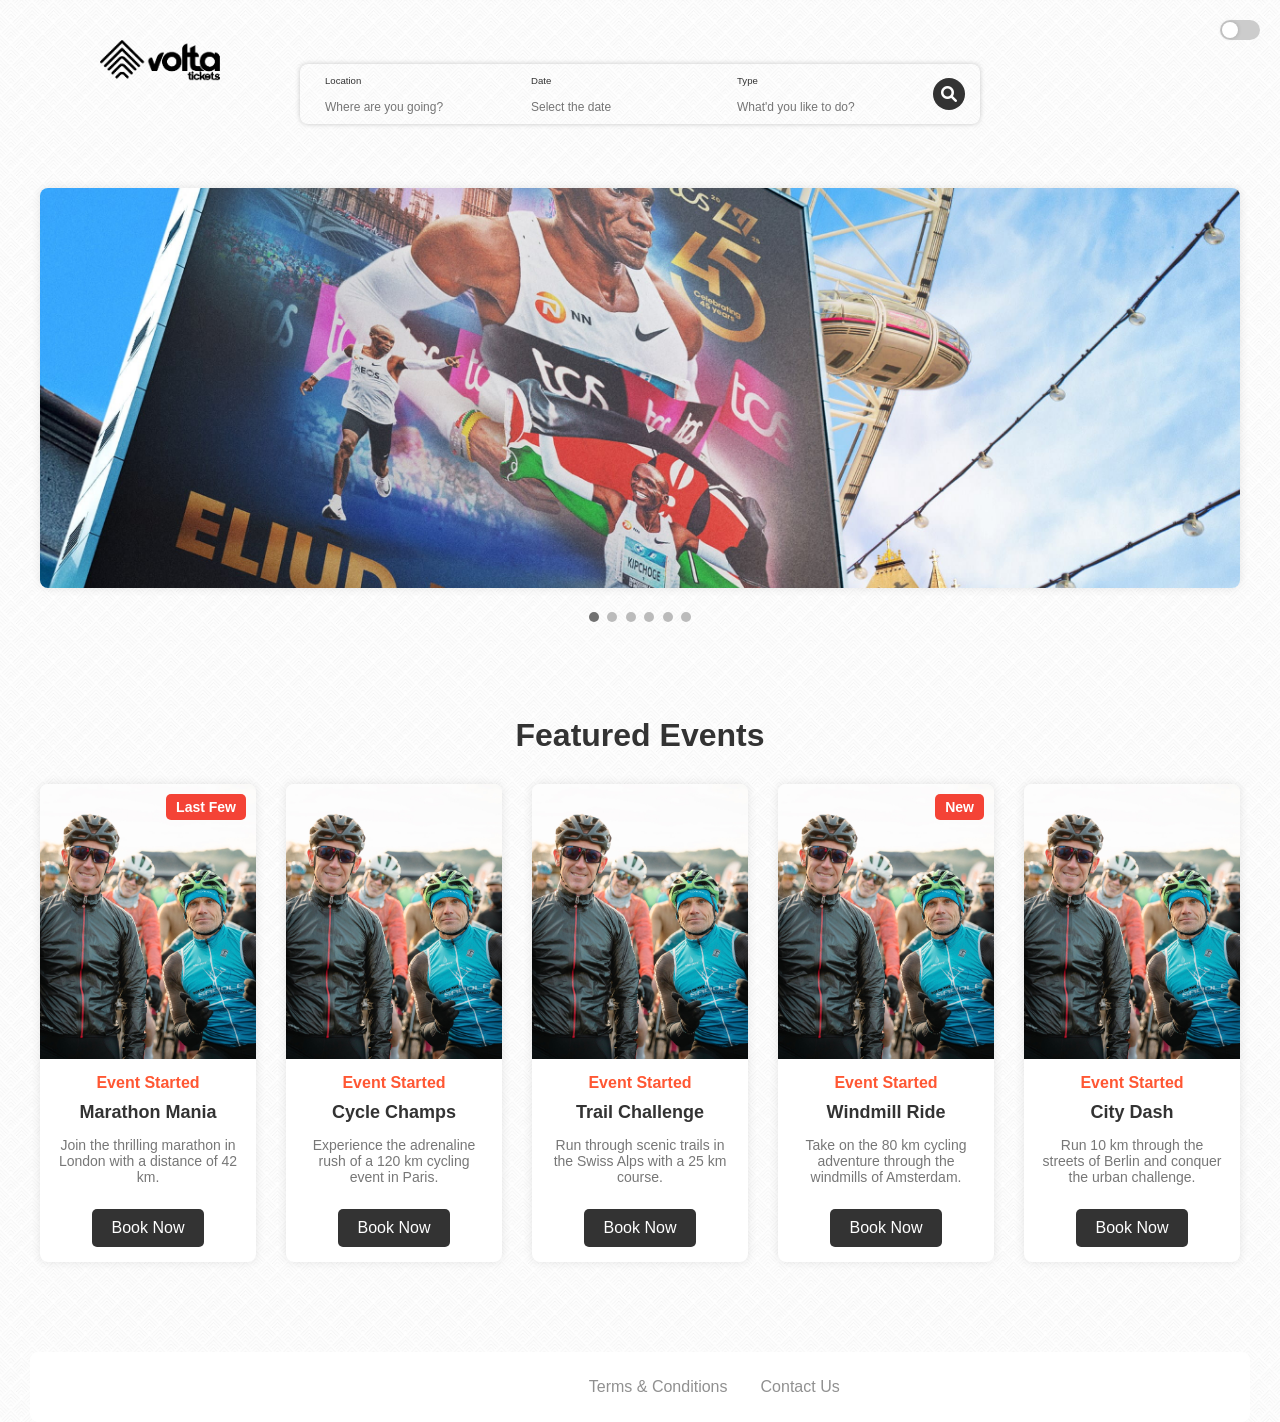
==== index.html @ 9a634392 "Add files via upload" ====
<!DOCTYPE html>
<html lang="en">
<head>
    <meta charset="UTF-8">
    <meta name="viewport" content="width=device-width, initial-scale=1.0">
    <title>Index</title>
    <link href="https://cdnjs.cloudflare.com/ajax/libs/font-awesome/6.0.0-beta3/css/all.min.css" rel="stylesheet">
    <link rel="stylesheet" href="css/styles.css">
    <link rel="stylesheet" href="css/fonts.css">
    
</head>
<body>
    <div class="logo-container">
        <img id="logo" src="./images/logo/light/light.png" alt="Logo">
    </div>
    
    <div class="toggle-switch-darklightmode" id="darkModeToggle">
        <input type="checkbox" id="darkModeCheckbox">
        <label for="darkModeCheckbox"></label>
    </div>
    

    <div class="search-bar">
        <div class="location">
            <p>Location</p>
            <input type="text" placeholder="Where are you going?" id="location-input" autocomplete="off">
            <div class="suggestions" id="suggestions"></div>
        </div>
        <div class="check-in">
            <p>Date</p>
            <input type="text" placeholder="Select the date" id="date-input" onclick="showCalendar()">
        </div>
        <div class="type">
            <p>Type</p>
            <input type="text" placeholder="What'd you like to do?" id="type-input">
        </div>
        <span><i class="fas fa-search"></i></span>
    </div>



    <div class="slideshow-container">
        <div class="slides">
            <img src="images/slide1.jpg" alt="Slide 1">
        </div>
        <div class="slides">
            <img src="images/slide2.jpg" alt="Slide 2">
        </div>
        <div class="slides">
            <img src="images/slide3.jpg" alt="Slide 3">
        </div>
        <div class="slides">
            <img src="images/slide4.jpg" alt="Slide 4">
        </div>
        <div class="slides">
            <img src="images/slide5.jpg" alt="Slide 5">
        </div>
        <div class="slides">
            <img src="images/slide6.jpg" alt="Slide 6">
        </div>
    </div>

    <div class="dots">
        <span onclick="currentSlide(1)"></span>
        <span onclick="currentSlide(2)"></span>
        <span onclick="currentSlide(3)"></span>
        <span onclick="currentSlide(4)"></span>
        <span onclick="currentSlide(5)"></span>
        <span onclick="currentSlide(6)"></span>
    </div>



    <div class="featured-events-container">
        <h1>Featured Events</h1>
        
        <div class="event-row">
            <div class="event-item">
                <img src="images/featuredevent002.jpg" alt="Event 1">
                <div class="badge">Last Few</div>
                <div class="event-info">
                    <div class="countdown" id="countdown1"></div>
                    <h3>Marathon Mania</h3>
                    <p>Join the thrilling marathon in London with a distance of 42 km.</p>
                    <a href="#" class="btn">Book Now</a>
                </div>
            </div>
            <div class="event-item">
                <img src="images/featuredevent002.jpg" alt="Event 2">
                <div class="event-info">
                    <div class="countdown" id="countdown2"></div>
                    <h3>Cycle Champs</h3>
                    <p>Experience the adrenaline rush of a 120 km cycling event in Paris.</p>
                    <a href="#" class="btn">Book Now</a>
                </div>
            </div>
            <div class="event-item">
                <img src="images/featuredevent002.jpg" alt="Event 3">
                <div class="event-info">
                    <div class="countdown" id="countdown3"></div>
                    <h3>Trail Challenge</h3>
                    <p>Run through scenic trails in the Swiss Alps with a 25 km course.</p>
                    <a href="#" class="btn">Book Now</a>
                </div>
            </div>
            <div class="event-item">
                <img src="images/featuredevent002.jpg" alt="Event 4">
                <div class="badge">New</div>
                <div class="event-info">
                    <div class="countdown" id="countdown4"></div>
                    <h3>Windmill Ride</h3>
                    <p>Take on the 80 km cycling adventure through the windmills of Amsterdam.</p>
                    <a href="#" class="btn">Book Now</a>
                </div>
            </div>
            <div class="event-item">
                <img src="images/featuredevent002.jpg" alt="Event 5">
                <div class="event-info">
                    <div class="countdown" id="countdown5"></div>
                    <h3>City Dash</h3>
                    <p>Run 10 km through the streets of Berlin and conquer the urban challenge.</p>
                    <a href="#" class="btn">Book Now</a>
                </div>
            </div>
        </div>
    </div>
    <footer>
        <p>&copy; 2025 Events Inc. | <a href="#">Terms & Conditions</a> | <a href="#">Contact Us</a></p>
    </footer>

    <script src="script/search-bar-calendar.js"></script>
    <script src="script/featured-tiles-coundown.js"></script>
    <script src="script/featured-slideshow.js"></script>
    <script src="script/darkmode.js"></script>

</body>
</html>
---- css/styles.css ----
:root {
    --background-color: #f4f4f4;
    --background-color-nav: #333;
    --background-color-months: #eaeaea;
    --primary-text-color: #333;
    --secondary-text-color: #777;
    --accent-color: #909090;
    --hover-accent-color: #0056b3;
    --container-background: #ffffff;
    --event-background: #ffffff;
    --button-background: #333;
    --button-hover-background: #415264;
    --badge-background: #f44336;
    --background-image: url('../images/bg.jpg');
    --search-button-color: #333;
}


body.dark-mode {
    --background-color: #1e1e1e;
    --background-color-nav:#333;
    --background-color-months: #3b3b3b;
    --primary-text-color: #eaeaea;
    --secondary-text-color: #b0b0b0;
    --accent-color: #909090;
    --hover-accent-color: #0066cc;
    --container-background: #1b1b1b;
    --event-background: #363636;
    --button-background: #252525;
    --button-hover-background: #505050;
    --badge-background: #d9534f;
    --background-image: url('../images/bg-dark.jpg');
    --search-button-color: #525252;
}


/* General Styles */
body {
    font-family: Arial, sans-serif;
    margin: 0;
    padding: 0;
    background-color: var(--background-color);
    background-image: var(--background-image);
    background-repeat: repeat;
    background-size: 5%; /* Set the width and height of the background image */
}

/* Logo Styling */
.logo-container {
    position: fixed;
    top: 40px; /* Adjust margin from top */
    left: 100px; /* Adjust margin from left */
    z-index: 1000; /* Ensure it stays above other elements */
}

.logo-container img {
    width: 120px; /* Adjust logo size */
    height: auto;
    transition: opacity 0.3s ease; /* Smooth transition for any changes */
}


/* CONTAINERS*/

.featured-events-container {
    max-width: 1200px;
    margin: 50px auto;
    background: none;
    padding: 20px;
    /* box-shadow: 0 0 10px rgba(0, 0, 0, 0.1); */
    border-radius: 8px;
}



/* TOGGLE DARK MODE */
.toggle-switch-darklightmode {
    position: fixed;
    top: 20px; /* Adjust margin from top */
    right: 20px; /* Adjust margin from right */
    display: flex;
    align-items: center;
    justify-content: center;
}

.toggle-switch-darklightmode input {
    display: none;
}

.toggle-switch-darklightmode label {
    width: 40px;
    height: 20px;
    background-color: #ccc;
    border-radius: 15px;
    cursor: pointer;
    position: relative;
    transition: background-color 0.3s ease;
}

.toggle-switch-darklightmode label::before {
    content: '';
    position: absolute;
    top: 2px;
    left: 2px;
    width: 16px;
    height: 16px;
    background-color: white;
    border-radius: 50%;
    transition: transform 0.3s ease;
    box-shadow: 0 0 4px rgba(0, 0, 0, 0.2);
}

.toggle-switch-darklightmode input:checked + label {
    background-color: #666; /* Adjusted for dark mode */
}

.toggle-switch-darklightmode input:checked + label::before {
    transform: translateX(20px);
}





/* SEARCH BAR */

.search-bar {
    width: 650px;
    color: var(--primary-text-color);
    box-shadow: 0 0 5px hsl(0, 0%, 78%);
    height: 40px;
    border-radius: 8px;
    display: flex;
    justify-content: space-between;
    align-items: center;
    font-size: 0.6rem;
    margin: 5% auto 5%;
    padding: 10px 15px;
    position: relative;
}

.search-bar div {
    display: flex;
    flex-direction: column;
    align-items: flex-start;
    flex: 1;
    position: relative;
    padding: 0 10px;
}

.search-bar div input {
    background: none;
    border: none;
    padding: 0.2rem 0 0 0;
    font-size: 0.8rem;
    width: 100%;
    margin-bottom: 5%;
    color: var(--primary-text-color);
}

.search-bar div input:focus {
    outline: none;
}

::placeholder {
    font-size: 0.75rem;
}

.search-bar span {
    display: flex;
    align-items: centre;
    justify-content: centre;
    background: var(--search-button-color);
    color: white;
    font-size: 1rem;
    padding: 0.5rem;
    border-radius: 50%;
    cursor: pointer;
}





/* SLIDESHOW INDEX FEATURED */

.slideshow-container {
    max-width: 1200px;
    height: 400px;
    margin: 20px auto;
    position: relative;
    overflow: hidden;
    border-radius: 8px;
    box-shadow: 0 0 10px rgba(0, 0, 0, 0.1);
}

.slides {
    display: none;
    width: 100%;
    height: 100%;
}

.slides img {
    width: 100%;
    height: 100%;
    object-fit: cover;
}

.slideshow-container .prev,
.slideshow-container .next {
    cursor: pointer;
    position: absolute;
    top: 50%;
    width: auto;
    margin-top: -22px;
    padding: 16px;
    color: white;
    font-weight: bold;
    font-size: 18px;
    transition: 0.6s ease;
    user-select: none;
}

.slideshow-container .prev {
    left: 0;
}

.slideshow-container .next {
    right: 0;
}

.slideshow-container .prev:hover,
.slideshow-container .next:hover {
    background-color: rgba(0, 0, 0, 0.8);
}

.dots {
    text-align: center;
    padding: 0 0;
}

.dots span {
    cursor: pointer;
    height: 10px;
    width: 10px;
    margin: 0 2px;
    background-color: #bbb;
    border-radius: 50%;
    display: inline-block;
    transition: background-color 0.6s ease;
}

.dots span.active {
    background-color: #717171;
}




/* FEATURED SECTION */

/* EVENTS TILES */

.event-row {
    display: flex;
    flex-wrap: wrap;
    justify-content: space-between;
}

.event-item {
    width: 18%;
    margin-bottom: 20px;
    border-radius: 8px;
    overflow: hidden;
    box-shadow: 0 0 10px rgba(0, 0, 0, 0.1);
    background-color: var(--event-background);
    position: relative;
    transition: transform 0.3s ease;
}

.event-item img {
    width: 100%;
    height: auto;
    display: block;
    transition: transform 0.3s ease;
}

.event-item:hover img {
    transform: scale(1.1);
}
.event-info {
    padding: 15px;
    text-align: center;
}

.event-info h3 {
    margin: 10px 0;
    color: var(--primary-text-color);
    font-size: 18px;
}

.event-info p {
    font-size: 14px;
    color: var(--secondary-text-color);
}

.event-info .btn {
    display: inline-block;
    padding: 10px 20px;
    background-color: var(--button-background);
    color: white;
    text-decoration: none;
    border-radius: 5px;
    margin-top: 10px;
}

.event-info .btn:hover {
    background-color: #415264;
}

.event-item .badge {
    position: absolute;
    top: 10px;
    right: 10px;
    background-color: var(--badge-background);
    color: white;
    padding: 5px 10px;
    font-size: 14px;
    border-radius: 5px;
    font-weight: bold;
}


/* COUNTDOWN FEATURED TILES */

.countdown {
    font-size: 16px;
    color: #ff5733;
    font-weight: bold;
    margin-bottom: 10px;
}







/* FOOTER */

footer {
    background: var(--container-background);
    padding: 10px;
    margin-top: 40px;
    border-radius: 8px;
    max-width: 1200px;
    margin-left: auto;
    margin-right: auto;
}

footer a {
    color: var(--accent-color);
    text-decoration: none;
    margin: 0 10px;
}

footer a:hover {
    text-decoration: underline;
} 




/* EVENTS PAGE */

nav {
    background-color: var(--background-color-nav);
    padding: 10px;
    text-align: center;
    border-radius: 8px;
    margin-bottom: 20px;
    position: relative;
}

nav a {
    color: white; /* Default text colour */
    text-decoration: none;
    padding: 8px 12px;
}


nav a:visited {
    color: var(--primary-text-color);
}
nav a:hover {
    text-decoration: underline;
}
/* Dropdown styles */
nav .submenu {
    display: none;
    position: absolute;
    background-color: #333;
    top: 100%; /* Directly below the link */
    left: 0;
    width: 180px;
    box-shadow: 0 4px 6px rgba(0, 0, 0, 0.1);
    border-radius: 5px;
    z-index: 10;
    padding-bottom: 20%;
    padding-top: 30%;
}
nav .submenu a {
    display: block;
    padding: 10px;
    color: white;
    text-decoration: none;
    text-align: left;
}
nav .submenu a:hover {
    background-color: var(--button-hover-background);
    border-radius: 5px;
}
/* Ensures submenu shows when hovering over the parent <a> or submenu */
nav .submenu-wrapper:hover .submenu {
    display: block;
}

nav .submenu-wrapper {
    display: inline-block; /* To ensure submenu is inline with its anchor */
    position: relative; /* Position relative to its parent anchor */
}

/* TABLE */

table {
    width: 100%;
    border-collapse: collapse;
    margin-top: 20px;
}

th, td {
    border: 1px solid #333;
    padding: 10px;
    
}

th {
    background-color: var(--button-background);    
}

tbody {
    border-bottom-left-radius: 8px;
    border-bottom-right-radius: 8px;
    overflow: hidden; /* Ensures the corners are clipped correctly */
}
tr:nth-child(even) {
    background-color: var(--event-background);
}
.month-section {
    margin-top: 30px;
}
.month-section h2 {
    background-color: var(--background-color-months);
    padding: 10px;
    border-radius: 5px;
}
.flag {
    width: 20px;
    height: 15px;
    margin-right: 5px;
    vertical-align: middle;
}

.event-list-container {
    max-width: 1200px;
    margin: 50px auto;
    background: none;
    padding: 20px;
    /* box-shadow: 0 0 10px rgba(0, 0, 0, 0.1); */
    border-radius: 8px;
}
---- css/fonts.css ----
/* FONTS STYLE*/

h1 {
    text-align: center;
    color: var(--primary-text-color);
    margin-bottom: 30px;
}
h2 {
    text-align: left;
    font-size: 20px;
    color: var(--primary-text-color);
    margin-bottom: 30px;
}

th {
    text-align: left;
    color: white;
}

td {
    text-align: left;
    color: var(--primary-text-color);
}

footer {
    text-align: center;
    color: white;
}
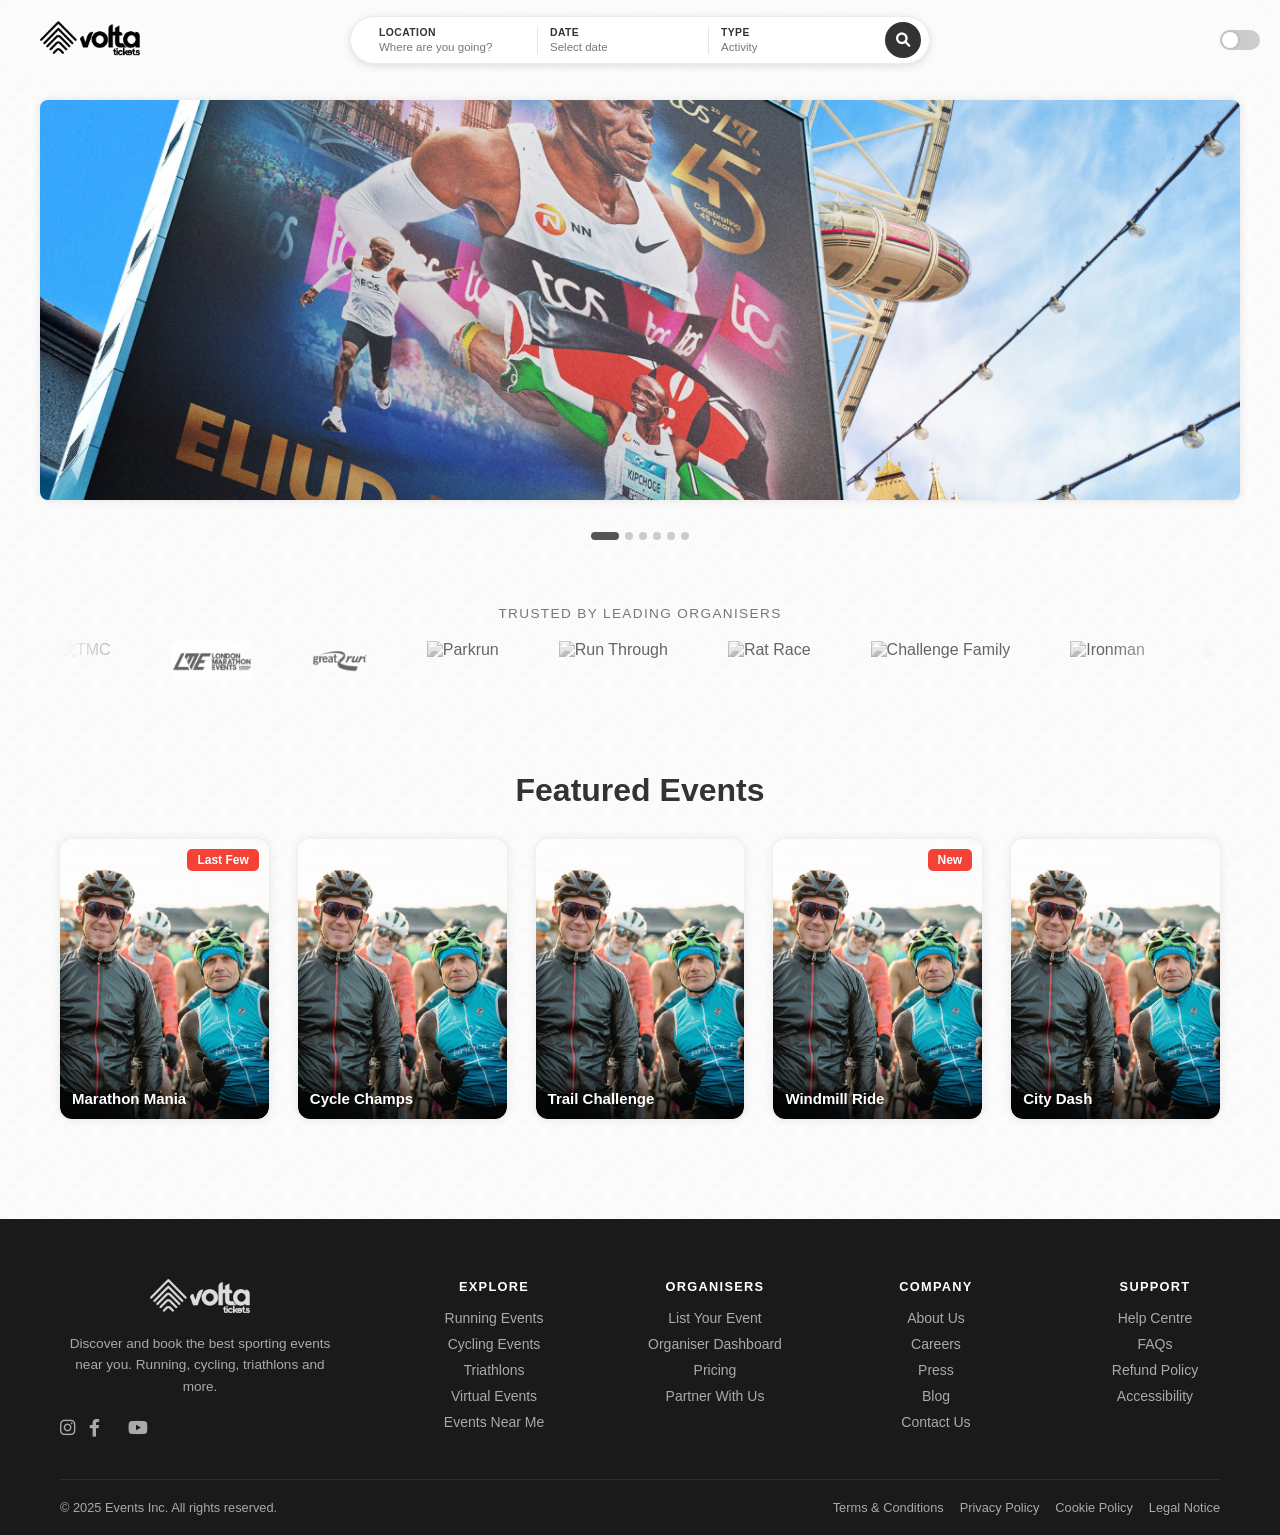
==== commit 409c4754: "Add files via upload" ====
--- a/index.html
+++ b/index.html
@@ -2,62 +2,53 @@
 <html lang="en">
 <head>
     <meta charset="UTF-8">
-    <meta name="viewport" content="width=device-width, initial-scale=1.0">
+    <meta name="viewport" content="width=device-width, initial-scale=1.0, maximum-scale=1.0">
     <title>Index</title>
     <link href="https://cdnjs.cloudflare.com/ajax/libs/font-awesome/6.0.0-beta3/css/all.min.css" rel="stylesheet">
     <link rel="stylesheet" href="css/styles.css">
     <link rel="stylesheet" href="css/fonts.css">
-    
 </head>
 <body>
-    <div class="logo-container">
-        <img id="logo" src="./images/logo/light/light.png" alt="Logo">
-    </div>
-    
-    <div class="toggle-switch-darklightmode" id="darkModeToggle">
-        <input type="checkbox" id="darkModeCheckbox">
-        <label for="darkModeCheckbox"></label>
-    </div>
-    
-
-    <div class="search-bar">
-        <div class="location">
-            <p>Location</p>
-            <input type="text" placeholder="Where are you going?" id="location-input" autocomplete="off">
-            <div class="suggestions" id="suggestions"></div>
-        </div>
-        <div class="check-in">
-            <p>Date</p>
-            <input type="text" placeholder="Select the date" id="date-input" onclick="showCalendar()">
-        </div>
-        <div class="type">
-            <p>Type</p>
-            <input type="text" placeholder="What'd you like to do?" id="type-input">
-        </div>
-        <span><i class="fas fa-search"></i></span>
-    </div>
-
-
-
+
+    <!-- STICKY HEADER -->
+    <header class="sticky-header" id="stickyHeader">
+
+        <div class="logo-container">
+            <img id="logo" src="./images/logo/light/light.png" alt="Logo">
+        </div>
+
+        <div class="search-bar">
+            <div class="location">
+                <p>Location</p>
+                <input type="text" placeholder="Where are you going?" id="location-input" autocomplete="off">
+                <div class="suggestions" id="suggestions"></div>
+            </div>
+            <div class="check-in">
+                <p>Date</p>
+                <input type="text" placeholder="Select date" id="date-input" onclick="showCalendar()">
+            </div>
+            <div class="type">
+                <p>Type</p>
+                <input type="text" placeholder="Activity" id="type-input">
+            </div>
+            <span><i class="fas fa-search"></i></span>
+        </div>
+
+        <div class="toggle-switch-darklightmode" id="darkModeToggle">
+            <input type="checkbox" id="darkModeCheckbox">
+            <label for="darkModeCheckbox"></label>
+        </div>
+
+    </header>
+
+    <!-- SLIDESHOW -->
     <div class="slideshow-container">
-        <div class="slides">
-            <img src="images/slide1.jpg" alt="Slide 1">
-        </div>
-        <div class="slides">
-            <img src="images/slide2.jpg" alt="Slide 2">
-        </div>
-        <div class="slides">
-            <img src="images/slide3.jpg" alt="Slide 3">
-        </div>
-        <div class="slides">
-            <img src="images/slide4.jpg" alt="Slide 4">
-        </div>
-        <div class="slides">
-            <img src="images/slide5.jpg" alt="Slide 5">
-        </div>
-        <div class="slides">
-            <img src="images/slide6.jpg" alt="Slide 6">
-        </div>
+        <div class="slides"><img src="images/slide1.jpg" alt="Slide 1"></div>
+        <div class="slides"><img src="images/slide2.jpg" alt="Slide 2"></div>
+        <div class="slides"><img src="images/slide3.jpg" alt="Slide 3"></div>
+        <div class="slides"><img src="images/slide4.jpg" alt="Slide 4"></div>
+        <div class="slides"><img src="images/slide5.jpg" alt="Slide 5"></div>
+        <div class="slides"><img src="images/slide6.jpg" alt="Slide 6"></div>
     </div>
 
     <div class="dots">
@@ -69,15 +60,55 @@
         <span onclick="currentSlide(6)"></span>
     </div>
 
-
-
+    <!-- ORGANISER LOGOS CAROUSEL -->
+    <div class="organiser-carousel-section">
+        <p class="organiser-label">Trusted by leading organisers</p>
+        <div class="organiser-carousel-track-wrapper">
+            <div class="organiser-carousel-track">
+                <div class="organiser-logo-item"><img src="images/logos/tmc.png" alt="TMC"></div>
+                <div class="organiser-logo-item"><img src="images/logos/lme.png" alt="LME"></div>
+                <div class="organiser-logo-item"><img src="images/logos/great-run.png" alt="Great Run"></div>
+                <div class="organiser-logo-item"><img src="images/logos/parkrun.png" alt="Parkrun"></div>
+                <div class="organiser-logo-item"><img src="images/logos/run-through.png" alt="Run Through"></div>
+                <div class="organiser-logo-item"><img src="images/logos/rat-race.png" alt="Rat Race"></div>
+                <div class="organiser-logo-item"><img src="images/logos/challenge-family.png" alt="Challenge Family"></div>
+                <div class="organiser-logo-item"><img src="images/logos/ironman.png" alt="Ironman"></div>
+                <!-- Duplicate set for seamless loop -->
+                <div class="organiser-logo-item"><img src="images/logos/tmc.png" alt="TMC"></div>
+                <div class="organiser-logo-item"><img src="images/logos/lme.png" alt="LME"></div>
+                <div class="organiser-logo-item"><img src="images/logos/great-run.png" alt="Great Run"></div>
+                <div class="organiser-logo-item"><img src="images/logos/parkrun.png" alt="Parkrun"></div>
+                <div class="organiser-logo-item"><img src="images/logos/run-through.png" alt="Run Through"></div>
+                <div class="organiser-logo-item"><img src="images/logos/rat-race.png" alt="Rat Race"></div>
+                <div class="organiser-logo-item"><img src="images/logos/challenge-family.png" alt="Challenge Family"></div>
+                <div class="organiser-logo-item"><img src="images/logos/ironman.png" alt="Ironman"></div>
+            </div>
+        </div>
+    </div>
+
+    <!-- FEATURED EVENTS -->
     <div class="featured-events-container">
         <h1>Featured Events</h1>
-        
         <div class="event-row">
-            <div class="event-item">
-                <img src="images/featuredevent002.jpg" alt="Event 1">
+
+            <div class="event-item">
+                <div class="event-img-wrapper">
+                    <img src="images/featuredevent002.jpg" alt="Event 1">
+                </div>
                 <div class="badge">Last Few</div>
+
+                <div class="event-organiser">
+                    <img src="images/logos/tmc.png" alt="TMC">
+                    <div class="event-organiser-info">
+                        <span>Organised by</span>
+                        <strong>TMC Events</strong>
+                    </div>
+                </div>
+
+                <div class="event-title-strip">
+                    <h3>Marathon Mania</h3>
+                </div>
+
                 <div class="event-info">
                     <div class="countdown" id="countdown1"></div>
                     <h3>Marathon Mania</h3>
@@ -85,8 +116,24 @@
                     <a href="#" class="btn">Book Now</a>
                 </div>
             </div>
-            <div class="event-item">
-                <img src="images/featuredevent002.jpg" alt="Event 2">
+
+            <div class="event-item">
+                <div class="event-img-wrapper">
+                    <img src="images/featuredevent002.jpg" alt="Event 2">
+                </div>
+
+                <div class="event-organiser">
+                    <img src="images/logos/lme.png" alt="LME">
+                    <div class="event-organiser-info">
+                        <span>Organised by</span>
+                        <strong>LME Sports</strong>
+                    </div>
+                </div>
+
+                <div class="event-title-strip">
+                    <h3>Cycle Champs</h3>
+                </div>
+
                 <div class="event-info">
                     <div class="countdown" id="countdown2"></div>
                     <h3>Cycle Champs</h3>
@@ -94,8 +141,24 @@
                     <a href="#" class="btn">Book Now</a>
                 </div>
             </div>
-            <div class="event-item">
-                <img src="images/featuredevent002.jpg" alt="Event 3">
+
+            <div class="event-item">
+                <div class="event-img-wrapper">
+                    <img src="images/featuredevent002.jpg" alt="Event 3">
+                </div>
+
+                <div class="event-organiser">
+                    <img src="images/logos/great-run.png" alt="Great Run">
+                    <div class="event-organiser-info">
+                        <span>Organised by</span>
+                        <strong>Great Run</strong>
+                    </div>
+                </div>
+
+                <div class="event-title-strip">
+                    <h3>Trail Challenge</h3>
+                </div>
+
                 <div class="event-info">
                     <div class="countdown" id="countdown3"></div>
                     <h3>Trail Challenge</h3>
@@ -103,9 +166,25 @@
                     <a href="#" class="btn">Book Now</a>
                 </div>
             </div>
-            <div class="event-item">
-                <img src="images/featuredevent002.jpg" alt="Event 4">
+
+            <div class="event-item">
+                <div class="event-img-wrapper">
+                    <img src="images/featuredevent002.jpg" alt="Event 4">
+                </div>
                 <div class="badge">New</div>
+
+                <div class="event-organiser">
+                    <img src="images/logos/human-race.png" alt="Human Race">
+                    <div class="event-organiser-info">
+                        <span>Organised by</span>
+                        <strong>Human Race</strong>
+                    </div>
+                </div>
+
+                <div class="event-title-strip">
+                    <h3>Windmill Ride</h3>
+                </div>
+
                 <div class="event-info">
                     <div class="countdown" id="countdown4"></div>
                     <h3>Windmill Ride</h3>
@@ -113,8 +192,24 @@
                     <a href="#" class="btn">Book Now</a>
                 </div>
             </div>
-            <div class="event-item">
-                <img src="images/featuredevent002.jpg" alt="Event 5">
+
+            <div class="event-item">
+                <div class="event-img-wrapper">
+                    <img src="images/featuredevent002.jpg" alt="Event 5">
+                </div>
+
+                <div class="event-organiser">
+                    <img src="images/logos/parkrun.png" alt="Parkrun">
+                    <div class="event-organiser-info">
+                        <span>Organised by</span>
+                        <strong>Parkrun</strong>
+                    </div>
+                </div>
+
+                <div class="event-title-strip">
+                    <h3>City Dash</h3>
+                </div>
+
                 <div class="event-info">
                     <div class="countdown" id="countdown5"></div>
                     <h3>City Dash</h3>
@@ -122,16 +217,81 @@
                     <a href="#" class="btn">Book Now</a>
                 </div>
             </div>
-        </div>
-    </div>
+
+        </div>
+    </div>
+
+    <!-- FOOTER -->
     <footer>
-        <p>&copy; 2025 Events Inc. | <a href="#">Terms & Conditions</a> | <a href="#">Contact Us</a></p>
+        <div class="footer-inner">
+
+            <div class="footer-top">
+
+                <div class="footer-brand">
+                    <img src="./images/logo/light/light.png" alt="Logo" class="footer-logo" id="footer-logo">
+                    <p>Discover and book the best sporting events near you. Running, cycling, triathlons and more.</p>
+                    <div class="footer-socials">
+                        <a href="#" aria-label="Instagram"><i class="fab fa-instagram"></i></a>
+                        <a href="#" aria-label="Facebook"><i class="fab fa-facebook-f"></i></a>
+                        <a href="#" aria-label="X / Twitter"><i class="fab fa-x-twitter"></i></a>
+                        <a href="#" aria-label="YouTube"><i class="fab fa-youtube"></i></a>
+                    </div>
+                </div>
+
+                <div class="footer-links-group">
+                    <h4>Explore</h4>
+                    <a href="#">Running Events</a>
+                    <a href="#">Cycling Events</a>
+                    <a href="#">Triathlons</a>
+                    <a href="#">Virtual Events</a>
+                    <a href="#">Events Near Me</a>
+                </div>
+
+                <div class="footer-links-group">
+                    <h4>Organisers</h4>
+                    <a href="#">List Your Event</a>
+                    <a href="#">Organiser Dashboard</a>
+                    <a href="#">Pricing</a>
+                    <a href="#">Partner With Us</a>
+                </div>
+
+                <div class="footer-links-group">
+                    <h4>Company</h4>
+                    <a href="#">About Us</a>
+                    <a href="#">Careers</a>
+                    <a href="#">Press</a>
+                    <a href="#">Blog</a>
+                    <a href="#">Contact Us</a>
+                </div>
+
+                <div class="footer-links-group">
+                    <h4>Support</h4>
+                    <a href="#">Help Centre</a>
+                    <a href="#">FAQs</a>
+                    <a href="#">Refund Policy</a>
+                    <a href="#">Accessibility</a>
+                </div>
+
+            </div>
+
+            <div class="footer-bottom">
+                <p>&copy; 2025 Events Inc. All rights reserved.</p>
+                <div class="footer-legal">
+                    <a href="#">Terms &amp; Conditions</a>
+                    <a href="#">Privacy Policy</a>
+                    <a href="#">Cookie Policy</a>
+                    <a href="#">Legal Notice</a>
+                </div>
+            </div>
+
+        </div>
     </footer>
 
     <script src="script/search-bar-calendar.js"></script>
     <script src="script/featured-tiles-coundown.js"></script>
     <script src="script/featured-slideshow.js"></script>
     <script src="script/darkmode.js"></script>
+    <script src="script/sticky-header.js"></script>
 
 </body>
 </html>
--- a/css/styles.css
+++ b/css/styles.css
@@ -1,3 +1,4 @@
+/* ─── Variables ─────────────────────────────────────────── */
 :root {
     --background-color: #f4f4f4;
     --background-color-nav: #333;
@@ -13,12 +14,15 @@
     --badge-background: #f44336;
     --background-image: url('../images/bg.jpg');
     --search-button-color: #333;
-}
-
+    --footer-bg: #1a1a1a;
+    --footer-text: #aaaaaa;
+    --footer-heading: #ffffff;
+    --footer-link-hover: #ffffff;
+}
 
 body.dark-mode {
     --background-color: #1e1e1e;
-    --background-color-nav:#333;
+    --background-color-nav: #333;
     --background-color-months: #3b3b3b;
     --primary-text-color: #eaeaea;
     --secondary-text-color: #b0b0b0;
@@ -31,56 +35,81 @@
     --badge-background: #d9534f;
     --background-image: url('../images/bg-dark.jpg');
     --search-button-color: #525252;
-}
-
-
-/* General Styles */
+    --footer-bg: #111111;
+    --footer-text: #888888;
+    --footer-heading: #eeeeee;
+    --footer-link-hover: #ffffff;
+}
+
+/* ─── General ────────────────────────────────────────────── */
+* {
+    box-sizing: border-box;
+}
+
 body {
     font-family: Arial, sans-serif;
     margin: 0;
     padding: 0;
+    padding-top: 80px;
     background-color: var(--background-color);
     background-image: var(--background-image);
     background-repeat: repeat;
-    background-size: 5%; /* Set the width and height of the background image */
-}
-
-/* Logo Styling */
-.logo-container {
+    background-size: 5%;
+}
+
+/* ─── Sticky Header ──────────────────────────────────────── */
+.sticky-header {
     position: fixed;
-    top: 40px; /* Adjust margin from top */
-    left: 100px; /* Adjust margin from left */
-    z-index: 1000; /* Ensure it stays above other elements */
-}
-
-.logo-container img {
-    width: 120px; /* Adjust logo size */
-    height: auto;
-    transition: opacity 0.3s ease; /* Smooth transition for any changes */
-}
-
-
-/* CONTAINERS*/
-
-.featured-events-container {
-    max-width: 1200px;
-    margin: 50px auto;
-    background: none;
-    padding: 20px;
-    /* box-shadow: 0 0 10px rgba(0, 0, 0, 0.1); */
-    border-radius: 8px;
-}
-
-
-
-/* TOGGLE DARK MODE */
-.toggle-switch-darklightmode {
-    position: fixed;
-    top: 20px; /* Adjust margin from top */
-    right: 20px; /* Adjust margin from right */
+    top: 0;
+    left: 0;
+    right: 0;
+    z-index: 999;
+    height: 80px;
     display: flex;
     align-items: center;
     justify-content: center;
+    padding: 0 20px;
+    background: transparent;
+    backdrop-filter: blur(18px);
+    -webkit-backdrop-filter: blur(18px);
+    transition: background 0.3s ease, box-shadow 0.3s ease;
+}
+
+.sticky-header.scrolled {
+    background: rgba(255, 255, 255, 0.65);
+    box-shadow: 0 1px 0 rgba(0, 0, 0, 0.08);
+}
+
+body.dark-mode .sticky-header.scrolled {
+    background: rgba(18, 18, 18, 0.70);
+    box-shadow: 0 1px 0 rgba(0, 0, 0, 0.5);
+}
+
+/* ─── Logo ───────────────────────────────────────────────── */
+.logo-container {
+    position: absolute;
+    left: 40px;
+    top: 50%;
+    transform: translateY(-50%);
+    z-index: 1001;
+}
+
+.logo-container img {
+    width: 100px;
+    height: auto;
+    transition: opacity 0.3s ease;
+}
+
+/* ─── Dark Mode Toggle ───────────────────────────────────── */
+.toggle-switch-darklightmode {
+    position: absolute;
+    right: 20px;
+    top: 50%;
+    transform: translateY(-50%);
+    display: flex;
+    align-items: center;
+    justify-content: center;
+    z-index: 1001;
 }
 
 .toggle-switch-darklightmode input {
@@ -111,32 +140,52 @@
 }
 
 .toggle-switch-darklightmode input:checked + label {
-    background-color: #666; /* Adjusted for dark mode */
+    background-color: #666;
 }
 
 .toggle-switch-darklightmode input:checked + label::before {
     transform: translateX(20px);
 }
 
-
-
-
-
-/* SEARCH BAR */
-
+/* ─── Search Bar ─────────────────────────────────────────── */
 .search-bar {
-    width: 650px;
-    color: var(--primary-text-color);
-    box-shadow: 0 0 5px hsl(0, 0%, 78%);
-    height: 40px;
-    border-radius: 8px;
-    display: flex;
-    justify-content: space-between;
+    width: 100%;
+    max-width: 580px;
+    height: 48px;
+    display: flex;
     align-items: center;
-    font-size: 0.6rem;
-    margin: 5% auto 5%;
-    padding: 10px 15px;
+    background-color: var(--container-background);
+    border-radius: 40px;
+    padding: 0 8px 0 16px;
+    box-shadow: 0 2px 8px rgba(0, 0, 0, 0.12);
+    border: 1px solid rgba(0, 0, 0, 0.08);
+    transition: box-shadow 0.2s ease, border-color 0.2s ease;
     position: relative;
+    gap: 0;
+}
+
+.search-bar:focus-within {
+    box-shadow: 0 4px 16px rgba(0, 0, 0, 0.15);
+    border-color: rgba(0, 0, 0, 0.15);
+}
+
+body.dark-mode .search-bar {
+    background-color: #2a2a2a;
+    border-color: rgba(255, 255, 255, 0.08);
+    box-shadow: 0 2px 8px rgba(0, 0, 0, 0.4);
+}
+
+body.dark-mode .search-bar:focus-within {
+    box-shadow: 0 4px 16px rgba(0, 0, 0, 0.55);
+    border-color: rgba(255, 255, 255, 0.14);
+}
+
+.search-bar div + div {
+    border-left: 1px solid rgba(0, 0, 0, 0.1);
+}
+
+body.dark-mode .search-bar div + div {
+    border-left-color: rgba(255, 255, 255, 0.08);
 }
 
 .search-bar div {
@@ -144,18 +193,31 @@
     flex-direction: column;
     align-items: flex-start;
     flex: 1;
+    min-width: 0;
+    padding: 0 12px;
     position: relative;
-    padding: 0 10px;
+}
+
+.search-bar div p {
+    font-size: 0.65rem;
+    font-weight: 700;
+    text-transform: uppercase;
+    letter-spacing: 0.04em;
+    color: var(--primary-text-color);
+    margin: 0 0 2px;
+    white-space: nowrap;
 }
 
 .search-bar div input {
     background: none;
     border: none;
-    padding: 0.2rem 0 0 0;
-    font-size: 0.8rem;
+    padding: 0;
+    font-size: 0.78rem;
     width: 100%;
-    margin-bottom: 5%;
     color: var(--primary-text-color);
+    white-space: nowrap;
+    overflow: hidden;
+    text-overflow: ellipsis;
 }
 
 .search-bar div input:focus {
@@ -163,27 +225,42 @@
 }
 
 ::placeholder {
-    font-size: 0.75rem;
+    font-size: 0.72rem;
+    color: var(--secondary-text-color);
 }
 
 .search-bar span {
-    display: flex;
-    align-items: centre;
-    justify-content: centre;
-    background: var(--search-button-color);
+    flex-shrink: 0;
+    display: flex;
+    align-items: center;
+    justify-content: center;
+    background: var(--button-background);
     color: white;
-    font-size: 1rem;
-    padding: 0.5rem;
+    font-size: 0.9rem;
+    width: 36px;
+    height: 36px;
     border-radius: 50%;
     cursor: pointer;
-}
-
-
-
-
-
-/* SLIDESHOW INDEX FEATURED */
-
+    transition: background 0.2s ease;
+    margin-left: 6px;
+}
+
+.search-bar span:hover {
+    background: var(--button-hover-background);
+}
+
+.suggestions {
+    position: absolute;
+    top: calc(100% + 8px);
+    left: 0;
+    right: 0;
+    background: var(--container-background);
+    border-radius: 8px;
+    box-shadow: 0 4px 16px rgba(0, 0, 0, 0.12);
+    z-index: 100;
+}
+
+/* ─── Slideshow ──────────────────────────────────────────── */
 .slideshow-container {
     max-width: 1200px;
     height: 400px;
@@ -221,118 +298,330 @@
     user-select: none;
 }
 
-.slideshow-container .prev {
-    left: 0;
-}
-
-.slideshow-container .next {
-    right: 0;
-}
+.slideshow-container .prev { left: 0; }
+.slideshow-container .next { right: 0; }
 
 .slideshow-container .prev:hover,
 .slideshow-container .next:hover {
     background-color: rgba(0, 0, 0, 0.8);
 }
 
+/* ─── Slideshow Dots — modern pill style ─────────────────── */
 .dots {
     text-align: center;
-    padding: 0 0;
+    padding: 12px 0;
+    display: flex;
+    align-items: center;
+    justify-content: center;
+    gap: 6px;
 }
 
 .dots span {
     cursor: pointer;
-    height: 10px;
-    width: 10px;
-    margin: 0 2px;
-    background-color: #bbb;
-    border-radius: 50%;
+    height: 8px;
+    width: 8px;
+    background-color: #ccc;
+    border-radius: 8px;
     display: inline-block;
-    transition: background-color 0.6s ease;
+    transition: width 0.4s ease, background-color 0.4s ease;
 }
 
 .dots span.active {
-    background-color: #717171;
-}
-
-
-
-
-/* FEATURED SECTION */
-
-/* EVENTS TILES */
-
+    width: 28px;
+    background-color: #555;
+    border-radius: 8px;
+}
+
+/* ─── Organiser Carousel ─────────────────────────────────── */
+.organiser-carousel-section {
+    max-width: 1200px;
+    margin: 40px auto 10px;
+    padding: 0 20px;
+    overflow: hidden;
+}
+
+.organiser-label {
+    text-align: center;
+    font-size: 0.85rem;
+    color: var(--secondary-text-color);
+    text-transform: uppercase;
+    letter-spacing: 0.1em;
+    margin-bottom: 20px;
+}
+
+.organiser-carousel-track-wrapper {
+    overflow: hidden;
+    width: 100%;
+    position: relative;
+    -webkit-mask-image: linear-gradient(
+        to right,
+        transparent 0%,
+        black 10%,
+        black 90%,
+        transparent 100%
+    );
+    mask-image: linear-gradient(
+        to right,
+        transparent 0%,
+        black 10%,
+        black 90%,
+        transparent 100%
+    );
+}
+
+.organiser-carousel-track {
+    display: flex;
+    align-items: center;
+    gap: 60px;
+    width: max-content;
+    animation: scrollLogos 28s linear infinite;
+}
+
+.organiser-carousel-track:hover {
+    animation-play-state: paused;
+}
+
+.organiser-logo-item {
+    flex-shrink: 0;
+    display: flex;
+    align-items: center;
+    justify-content: center;
+}
+
+.organiser-logo-item img {
+    height: 40px;
+    width: auto;
+    object-fit: contain;
+    filter: grayscale(100%);
+    opacity: 0.6;
+    transition: filter 0.3s ease, opacity 0.3s ease;
+}
+
+.organiser-logo-item img:hover {
+    filter: grayscale(0%);
+    opacity: 1;
+}
+
+@keyframes scrollLogos {
+    0%   { transform: translateX(0); }
+    100% { transform: translateX(-50%); }
+}
+
+/* ─── Featured Events Container ──────────────────────────── */
+.featured-events-container {
+    max-width: 1200px;
+    margin: 50px auto;
+    background: none;
+    padding: 20px;
+    border-radius: 8px;
+}
+
+/* ─── Event Tiles ────────────────────────────────────────── */
 .event-row {
     display: flex;
     flex-wrap: wrap;
     justify-content: space-between;
+    gap: 16px;
 }
 
 .event-item {
     width: 18%;
+    min-width: 160px;
     margin-bottom: 20px;
-    border-radius: 8px;
+    border-radius: 12px;
     overflow: hidden;
     box-shadow: 0 0 10px rgba(0, 0, 0, 0.1);
     background-color: var(--event-background);
     position: relative;
-    transition: transform 0.3s ease;
-}
-
-.event-item img {
+    height: 280px;
+    transition: box-shadow 0.3s ease;
+}
+
+.event-item:hover {
+    box-shadow: 0 8px 24px rgba(0, 0, 0, 0.18);
+}
+
+/* Image fills the whole card */
+.event-img-wrapper {
+    position: absolute;
+    inset: 0;
     width: 100%;
-    height: auto;
+    height: 100%;
+    overflow: hidden;
+    border-radius: 12px;
+}
+
+.event-img-wrapper img {
+    width: 100%;
+    height: 100%;
+    object-fit: cover;
     display: block;
-    transition: transform 0.3s ease;
-}
-
-.event-item:hover img {
-    transform: scale(1.1);
-}
-.event-info {
-    padding: 15px;
-    text-align: center;
-}
-
-.event-info h3 {
-    margin: 10px 0;
-    color: var(--primary-text-color);
-    font-size: 18px;
-}
-
-.event-info p {
-    font-size: 14px;
-    color: var(--secondary-text-color);
-}
-
-.event-info .btn {
-    display: inline-block;
-    padding: 10px 20px;
-    background-color: var(--button-background);
-    color: white;
-    text-decoration: none;
-    border-radius: 5px;
-    margin-top: 10px;
-}
-
-.event-info .btn:hover {
-    background-color: #415264;
-}
-
+    transition: transform 0.5s ease;
+}
+
+.event-item:hover .event-img-wrapper img {
+    transform: scale(1.06);
+}
+
+/* Badge */
 .event-item .badge {
     position: absolute;
     top: 10px;
     right: 10px;
     background-color: var(--badge-background);
     color: white;
-    padding: 5px 10px;
-    font-size: 14px;
+    padding: 4px 10px;
+    font-size: 12px;
     border-radius: 5px;
     font-weight: bold;
-}
-
-
-/* COUNTDOWN FEATURED TILES */
-
+    z-index: 3;
+}
+
+/* ── Always-visible title strip at bottom ────────────────── */
+.event-title-strip {
+    position: absolute;
+    bottom: 0;
+    left: 0;
+    right: 0;
+    z-index: 2;
+    padding: 28px 12px 12px;
+    background: linear-gradient(
+        to top,
+        rgba(0, 0, 0, 0.65) 0%,
+        transparent 100%
+    );
+    border-radius: 0 0 12px 12px;
+    transition: opacity 0.3s ease;
+}
+
+.event-item:hover .event-title-strip {
+    opacity: 0;
+    pointer-events: none;
+}
+
+.event-title-strip h3 {
+    margin: 0;
+    color: #ffffff;
+    font-size: 15px;
+    font-weight: 700;
+    text-shadow: 0 1px 4px rgba(0, 0, 0, 0.5);
+}
+
+/* ── Slide-up info panel ─────────────────────────────────── */
+.event-info {
+    position: absolute;
+    bottom: 0;
+    left: 0;
+    right: 0;
+    z-index: 2;
+    transform: translateY(100%);
+    transition: transform 0.4s cubic-bezier(0.25, 0.8, 0.25, 1);
+    background: linear-gradient(
+        to top,
+        rgba(0, 0, 0, 0.82) 0%,
+        rgba(0, 0, 0, 0.55) 60%,
+        transparent 100%
+    );
+    padding: 20px 16px 16px;
+    text-align: center;
+    border-radius: 0 0 12px 12px;
+}
+
+.event-item:hover .event-info {
+    transform: translateY(0);
+}
+
+.event-info .countdown {
+    font-size: 12px;
+    color: #ff7f5e;
+    font-weight: bold;
+    margin-bottom: 6px;
+}
+
+.event-info h3 {
+    margin: 0 0 6px;
+    color: #ffffff;
+    font-size: 15px;
+    font-weight: 700;
+}
+
+.event-info p {
+    font-size: 12px;
+    color: rgba(255, 255, 255, 0.82);
+    margin: 0 0 10px;
+    line-height: 1.4;
+}
+
+.event-info .btn {
+    display: inline-block;
+    padding: 7px 18px;
+    background-color: #ffffff;
+    color: #222;
+    text-decoration: none;
+    border-radius: 20px;
+    font-size: 12px;
+    font-weight: 700;
+    transition: background 0.2s ease, color 0.2s ease;
+}
+
+.event-info .btn:hover {
+    background-color: var(--button-hover-background);
+    color: #ffffff;
+}
+
+/* ── Organiser strip — slides down from top on hover ─────── */
+.event-organiser {
+    position: absolute;
+    top: 0;
+    left: 0;
+    right: 0;
+    z-index: 2;
+    display: flex;
+    align-items: center;
+    gap: 8px;
+    padding: 10px 12px;
+    background: linear-gradient(
+        to bottom,
+        rgba(0, 0, 0, 0.55) 0%,
+        transparent 100%
+    );
+    border-radius: 12px 12px 0 0;
+    transform: translateY(-100%);
+    transition: transform 0.4s cubic-bezier(0.25, 0.8, 0.25, 1);
+}
+
+.event-item:hover .event-organiser {
+    transform: translateY(0);
+}
+
+.event-organiser img {
+    width: 28px;
+    height: 28px;
+    border-radius: 50%;
+    object-fit: contain;
+    background: white;
+    padding: 2px;
+    flex-shrink: 0;
+}
+
+.event-organiser-info {
+    display: flex;
+    flex-direction: column;
+}
+
+.event-organiser-info span {
+    font-size: 11px;
+    color: rgba(255, 255, 255, 0.7);
+    line-height: 1.2;
+}
+
+.event-organiser-info strong {
+    font-size: 12px;
+    color: #ffffff;
+    line-height: 1.3;
+}
+
+/* ─── Countdown ──────────────────────────────────────────── */
 .countdown {
     font-size: 16px;
     color: #ff5733;
@@ -340,39 +629,123 @@
     margin-bottom: 10px;
 }
 
-
-
-
-
-
-
-/* FOOTER */
-
+/* ─── Footer ─────────────────────────────────────────────── */
 footer {
-    background: var(--container-background);
-    padding: 10px;
-    margin-top: 40px;
-    border-radius: 8px;
+    background-color: var(--footer-bg);
+    margin-top: 60px;
+    padding: 0;
+}
+
+.footer-inner {
     max-width: 1200px;
-    margin-left: auto;
-    margin-right: auto;
-}
-
-footer a {
-    color: var(--accent-color);
+    margin: 0 auto;
+    padding: 60px 20px 0;
+}
+
+.footer-top {
+    display: flex;
+    flex-wrap: wrap;
+    gap: 40px;
+    justify-content: space-between;
+    padding-bottom: 40px;
+    border-bottom: 1px solid rgba(255, 255, 255, 0.08);
+}
+
+.footer-brand {
+    flex: 2;
+    min-width: 200px;
+    max-width: 280px;
+}
+
+.footer-logo {
+    width: 100px;
+    height: auto;
+    margin-bottom: 16px;
+    filter: brightness(0) invert(1);
+    opacity: 0.85;
+}
+
+.footer-brand p {
+    font-size: 0.85rem;
+    color: var(--footer-text);
+    line-height: 1.6;
+    margin: 0 0 20px;
+}
+
+.footer-socials {
+    display: flex;
+    gap: 14px;
+}
+
+.footer-socials a {
+    color: var(--footer-text);
+    font-size: 1.1rem;
+    transition: color 0.2s ease;
+}
+
+.footer-socials a:hover {
+    color: var(--footer-link-hover);
+}
+
+.footer-links-group {
+    display: flex;
+    flex-direction: column;
+    gap: 10px;
+    min-width: 130px;
+}
+
+.footer-links-group h4 {
+    font-size: 0.8rem;
+    text-transform: uppercase;
+    letter-spacing: 0.1em;
+    color: var(--footer-heading);
+    margin: 0 0 6px;
+}
+
+.footer-links-group a {
+    font-size: 0.875rem;
+    color: var(--footer-text);
     text-decoration: none;
-    margin: 0 10px;
-}
-
-footer a:hover {
-    text-decoration: underline;
-} 
-
-
-
-
-/* EVENTS PAGE */
-
+    transition: color 0.2s ease;
+}
+
+.footer-links-group a:hover {
+    color: var(--footer-link-hover);
+}
+
+.footer-bottom {
+    display: flex;
+    flex-wrap: wrap;
+    justify-content: space-between;
+    align-items: center;
+    padding: 20px 0;
+    gap: 12px;
+}
+
+.footer-bottom p {
+    font-size: 0.8rem;
+    color: var(--footer-text);
+    margin: 0;
+}
+
+.footer-legal {
+    display: flex;
+    flex-wrap: wrap;
+    gap: 16px;
+}
+
+.footer-legal a {
+    font-size: 0.8rem;
+    color: var(--footer-text);
+    text-decoration: none;
+    transition: color 0.2s ease;
+}
+
+.footer-legal a:hover {
+    color: var(--footer-link-hover);
+}
+
+/* ─── Nav ────────────────────────────────────────────────── */
 nav {
     background-color: var(--background-color-nav);
     padding: 10px;
@@ -383,24 +756,24 @@
 }
 
 nav a {
-    color: white; /* Default text colour */
+    color: white;
     text-decoration: none;
     padding: 8px 12px;
 }
 
-
 nav a:visited {
     color: var(--primary-text-color);
 }
+
 nav a:hover {
     text-decoration: underline;
 }
-/* Dropdown styles */
+
 nav .submenu {
     display: none;
     position: absolute;
     background-color: #333;
-    top: 100%; /* Directly below the link */
+    top: 100%;
     left: 0;
     width: 180px;
     box-shadow: 0 4px 6px rgba(0, 0, 0, 0.1);
@@ -409,6 +782,7 @@
     padding-bottom: 20%;
     padding-top: 30%;
 }
+
 nav .submenu a {
     display: block;
     padding: 10px;
@@ -416,22 +790,22 @@
     text-decoration: none;
     text-align: left;
 }
+
 nav .submenu a:hover {
     background-color: var(--button-hover-background);
     border-radius: 5px;
 }
-/* Ensures submenu shows when hovering over the parent <a> or submenu */
+
 nav .submenu-wrapper:hover .submenu {
     display: block;
 }
 
 nav .submenu-wrapper {
-    display: inline-block; /* To ensure submenu is inline with its anchor */
-    position: relative; /* Position relative to its parent anchor */
-}
-
-/* TABLE */
-
+    display: inline-block;
+    position: relative;
+}
+
+/* ─── Table ──────────────────────────────────────────────── */
 table {
     width: 100%;
     border-collapse: collapse;
@@ -441,29 +815,32 @@
 th, td {
     border: 1px solid #333;
     padding: 10px;
-    
 }
 
 th {
-    background-color: var(--button-background);    
+    background-color: var(--button-background);
 }
 
 tbody {
     border-bottom-left-radius: 8px;
     border-bottom-right-radius: 8px;
-    overflow: hidden; /* Ensures the corners are clipped correctly */
-}
+    overflow: hidden;
+}
+
 tr:nth-child(even) {
     background-color: var(--event-background);
 }
+
 .month-section {
     margin-top: 30px;
 }
+
 .month-section h2 {
     background-color: var(--background-color-months);
     padding: 10px;
     border-radius: 5px;
 }
+
 .flag {
     width: 20px;
     height: 15px;
@@ -476,6 +853,113 @@
     margin: 50px auto;
     background: none;
     padding: 20px;
-    /* box-shadow: 0 0 10px rgba(0, 0, 0, 0.1); */
     border-radius: 8px;
 }
+
+/* ─── Mobile Responsive ──────────────────────────────────── */
+@media (max-width: 768px) {
+
+    body {
+        padding-top: 64px;
+    }
+
+    .sticky-header {
+        height: 64px;
+        padding: 0 12px;
+    }
+
+    .logo-container {
+        left: 12px;
+    }
+
+    .logo-container img {
+        width: 72px;
+    }
+
+    .toggle-switch-darklightmode {
+        right: 12px;
+    }
+
+    .search-bar {
+        max-width: calc(100% - 200px);
+        height: 40px;
+        padding: 0 6px 0 10px;
+    }
+
+    .search-bar div p {
+        display: none;
+    }
+
+    .search-bar .check-in,
+    .search-bar .type {
+        display: none;
+    }
+
+    .search-bar div input {
+        font-size: 0.72rem;
+    }
+
+    .search-bar span {
+        width: 32px;
+        height: 32px;
+        font-size: 0.8rem;
+    }
+
+    .slideshow-container {
+        height: 220px;
+        margin: 10px 12px;
+    }
+
+    .organiser-carousel-section {
+        margin: 24px 0 0;
+    }
+
+    .event-row {
+        gap: 12px;
+    }
+
+    .event-item {
+        width: calc(50% - 8px);
+        min-width: unset;
+        height: 220px;
+    }
+
+    .event-info h3 {
+        font-size: 13px;
+    }
+
+    .event-info p {
+        font-size: 11px;
+    }
+
+    .event-info .btn {
+        padding: 6px 14px;
+        font-size: 11px;
+    }
+
+    .footer-top {
+        flex-direction: column;
+        gap: 28px;
+    }
+
+    .footer-brand {
+        max-width: 100%;
+    }
+
+    .footer-bottom {
+        flex-direction: column;
+        align-items: flex-start;
+    }
+
+    .footer-legal {
+        flex-direction: column;
+        gap: 8px;
+    }
+}
+
+@media (max-width: 480px) {
+    .event-item {
+        width: 100%;
+        height: 240px;
+    }
+}
